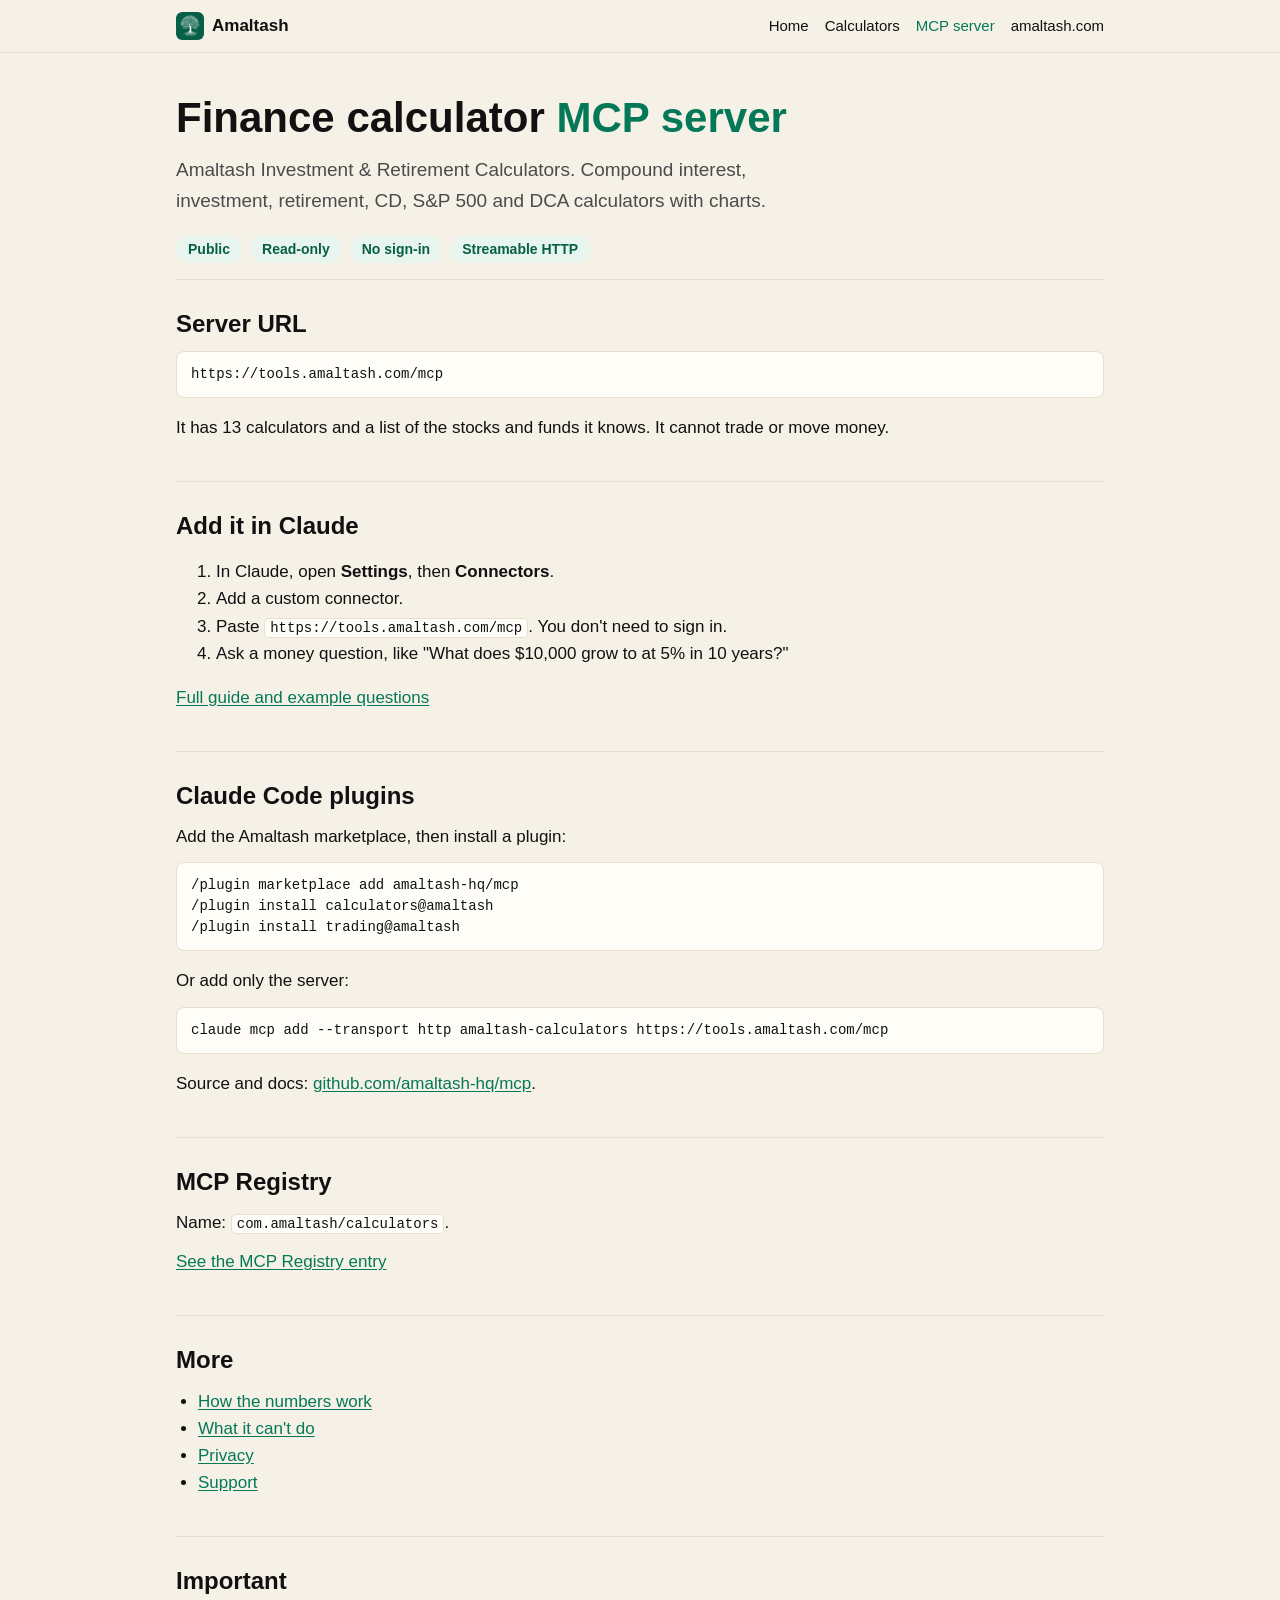
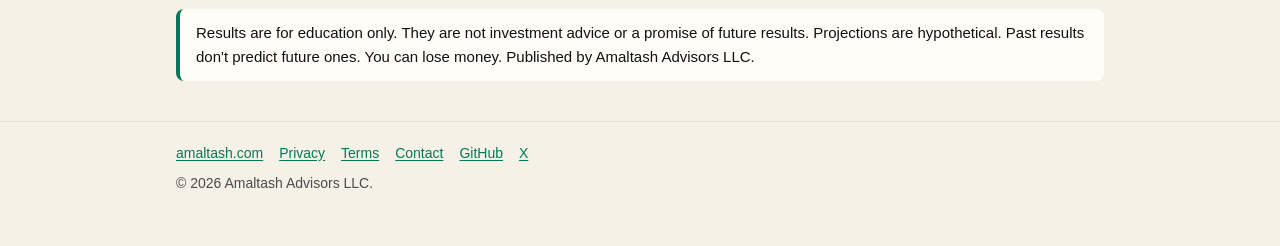
==== mcp/index.html @ 0548bd95 "Add Amaltash developer site (AMA-10800) Static home, calculators and MCP setup pages with JSON-LD, s" ====
<!doctype html>
<!-- Amaltash developer site, MCP server setup. AMA-10800, 2026-11-10. -->
<html lang="en">
<head>
<meta charset="utf-8">
<meta name="viewport" content="width=device-width, initial-scale=1">
<title>Finance Calculator MCP Server for Claude and Claude Code | Amaltash</title>
<meta name="description" content="Add a free, read-only finance calculator MCP server to Claude: https://tools.amaltash.com/mcp. Claude Code plugin install lines and the MCP Registry entry.">
<link rel="canonical" href="https://amaltash-hq.github.io/mcp/">
<link rel="icon" href="/assets/icon-512.png" type="image/png">
<meta name="theme-color" content="#f6f1e7">
<meta property="og:type" content="website">
<meta property="og:site_name" content="Amaltash">
<meta property="og:title" content="Amaltash finance calculator MCP server">
<meta property="og:description" content="Public, read-only MCP server with 13 finance calculators. No sign-in.">
<meta property="og:url" content="https://amaltash-hq.github.io/mcp/">
<meta property="og:image" content="https://amaltash-hq.github.io/assets/card-stock.png">
<meta name="twitter:card" content="summary_large_image">
<meta name="twitter:site" content="@amaltash_hq">
<link rel="stylesheet" href="/assets/style.css">
<script type="application/ld+json">
{
  "@context": "https://schema.org",
  "@type": "Organization",
  "name": "Amaltash",
  "url": "https://amaltash.com",
  "logo": "https://amaltash.com/icon-512.png",
  "sameAs": [
    "https://x.com/amaltash_hq",
    "https://apps.apple.com/app/id6785155640",
    "https://play.google.com/store/apps/details?id=com.amaltash.trade",
    "https://github.com/amaltash-hq"
  ]
}
</script>
</head>
<body>
<header class="top"><div class="wrap">
  <a class="brand" href="/"><img src="/assets/icon-512.png" alt="" width="28" height="28">Amaltash</a>
  <nav class="nav" aria-label="Main">
    <a href="/">Home</a>
    <a href="/calculators/">Calculators</a>
    <a href="/mcp/" aria-current="page">MCP server</a>
    <a href="https://amaltash.com">amaltash.com</a>
  </nav>
</div></header>

<main class="wrap">
  <div class="hero">
    <h1>Finance calculator <span>MCP server</span></h1>
    <p class="lead">Amaltash Investment &amp; Retirement Calculators. Compound interest, investment, retirement, CD, S&amp;P 500 and DCA calculators with charts.</p>
    <ul class="facts">
      <li>Public</li>
      <li>Read-only</li>
      <li>No sign-in</li>
      <li>Streamable HTTP</li>
    </ul>
  </div>

  <section id="server">
    <h2>Server URL</h2>
    <pre><code>https://tools.amaltash.com/mcp</code></pre>
    <p>It has 13 calculators and a list of the stocks and funds it knows. It cannot trade or move money.</p>
  </section>

  <section id="claude">
    <h2>Add it in Claude</h2>
    <ol>
      <li>In Claude, open <b>Settings</b>, then <b>Connectors</b>.</li>
      <li>Add a custom connector.</li>
      <li>Paste <code>https://tools.amaltash.com/mcp</code>. You don't need to sign in.</li>
      <li>Ask a money question, like "What does $10,000 grow to at 5% in 10 years?"</li>
    </ol>
    <p><a href="https://amaltash.com/mcp/calculators?utm_source=github_pages&amp;utm_medium=referral&amp;utm_campaign=developer_site&amp;utm_content=mcp_docs">Full guide and example questions</a></p>
  </section>

  <section id="claude-code">
    <h2>Claude Code plugins</h2>
    <p>Add the Amaltash marketplace, then install a plugin:</p>
    <pre><code>/plugin marketplace add amaltash-hq/mcp
/plugin install calculators@amaltash
/plugin install trading@amaltash</code></pre>
    <p>Or add only the server:</p>
    <pre><code>claude mcp add --transport http amaltash-calculators https://tools.amaltash.com/mcp</code></pre>
    <p>Source and docs: <a href="https://github.com/amaltash-hq/mcp">github.com/amaltash-hq/mcp</a>.</p>
  </section>

  <section id="registry">
    <h2>MCP Registry</h2>
    <p>Name: <code>com.amaltash/calculators</code>.</p>
    <p><a href="https://registry.modelcontextprotocol.io/v0/servers?search=com.amaltash/calculators">See the MCP Registry entry</a></p>
  </section>

  <section id="links">
    <h2>More</h2>
    <ul>
      <li><a href="https://amaltash.com/mcp/calculators#numbers-heading">How the numbers work</a></li>
      <li><a href="https://amaltash.com/mcp/calculators#limits-heading">What it can't do</a></li>
      <li><a href="https://amaltash.com/policies/privacy#calculators-connector">Privacy</a></li>
      <li><a href="https://amaltash.com/contact">Support</a></li>
    </ul>
  </section>

  <section id="important">
    <h2>Important</h2>
    <p class="disclaimer">Results are for education only. They are not investment advice or a promise of future results. Projections are hypothetical. Past results don't predict future ones. You can lose money. Published by Amaltash Advisors LLC.</p>
  </section>
</main>

<footer><div class="wrap">
  <div class="links">
    <a href="https://amaltash.com">amaltash.com</a>
    <a href="https://amaltash.com/policies/privacy#calculators-connector">Privacy</a>
    <a href="https://amaltash.com/policies/terms">Terms</a>
    <a href="https://amaltash.com/contact">Contact</a>
    <a href="https://github.com/amaltash-hq">GitHub</a>
    <a href="https://x.com/amaltash_hq">X</a>
  </div>
  <p>&copy; 2026 Amaltash Advisors LLC.</p>
</div></footer>
</body>
</html>
---- assets/style.css ----
/* Amaltash developer site styles. AMA-10800, 2026-11-10.
   Light theme only. Mobile-first: 16px side gutter, no horizontal scroll. */
:root {
  color-scheme: light;
  --cream: #f6f1e7;
  --beige: #e8dfcc;
  --card: #fffdf8;
  --ink: #111111;
  --muted: #4b4b4b;
  --emerald: #047857;
  --emerald-dark: #065f46;
  --emerald-soft: #e7f5ee;
}
* { box-sizing: border-box; }
html { -webkit-text-size-adjust: 100%; }
body {
  margin: 0;
  background: var(--cream);
  color: var(--ink);
  font: 17px/1.6 -apple-system, BlinkMacSystemFont, "Segoe UI", Roboto, sans-serif;
  overflow-x: hidden;
}
img { max-width: 100%; height: auto; display: block; }
a { color: var(--emerald); text-underline-offset: 2px; }
a:hover { color: var(--emerald-dark); }
code, pre { font: 14px/1.5 ui-monospace, SFMono-Regular, Menlo, monospace; }
code { background: var(--card); border: 1px solid var(--beige); border-radius: 4px; padding: 1px 5px; word-break: break-all; }
pre { background: var(--card); border: 1px solid var(--beige); border-radius: 8px; padding: 12px 14px; overflow-x: auto; margin: 8px 0 16px; }
pre code { border: 0; padding: 0; background: none; word-break: normal; }

.wrap { max-width: 960px; margin: 0 auto; padding: 0 16px; }

/* Header */
.top { border-bottom: 1px solid var(--beige); }
.top .wrap { display: flex; flex-wrap: wrap; align-items: center; justify-content: space-between; gap: 8px 16px; padding-top: 12px; padding-bottom: 12px; }
.brand { display: flex; align-items: center; gap: 8px; color: var(--ink); text-decoration: none; font-weight: 700; }
.brand img { width: 28px; height: 28px; border-radius: 6px; }
.nav { display: flex; flex-wrap: wrap; gap: 4px 16px; font-size: 15px; }
.nav a { color: var(--ink); text-decoration: none; }
.nav a:hover, .nav a[aria-current="page"] { color: var(--emerald); }

/* Hero */
.hero { padding: 40px 0 16px; }
h1 { font-size: 32px; line-height: 1.2; margin: 0 0 12px; }
h1 span { color: var(--emerald); }
.lead { font-size: 19px; color: var(--muted); margin: 0 0 20px; max-width: 640px; }
.btns { display: flex; flex-wrap: wrap; gap: 10px; }
.btn { display: inline-block; padding: 10px 18px; border-radius: 999px; font-weight: 600; text-decoration: none; border: 1px solid var(--emerald); }
.btn-main { background: var(--emerald); color: #fff; }
.btn-main:hover { background: var(--emerald-dark); color: #fff; }
.btn-alt { background: transparent; color: var(--emerald); }
.facts { display: flex; flex-wrap: wrap; gap: 8px; margin: 20px 0 0; padding: 0; list-style: none; }
.facts li { background: var(--emerald-soft); color: var(--emerald-dark); border-radius: 999px; padding: 2px 12px; font-size: 14px; font-weight: 600; }

/* Sections */
section { padding: 28px 0; border-top: 1px solid var(--beige); }
h2 { font-size: 24px; line-height: 1.3; margin: 0 0 12px; }
h3 { font-size: 19px; margin: 20px 0 6px; }
p { margin: 0 0 12px; }
ul { padding-left: 22px; margin: 0 0 12px; }
.muted { color: var(--muted); font-size: 15px; }

/* Grids and cards */
.grid { display: grid; grid-template-columns: 1fr; gap: 12px; }
.card { background: var(--card); border: 1px solid var(--beige); border-radius: 12px; padding: 14px 16px; min-width: 0; }
.card b { display: block; }
.card p { margin: 4px 0 0; font-size: 15px; }
figure { margin: 0; }
figcaption { font-size: 15px; margin-top: 8px; }
.gallery img, .demo { border-radius: 10px; border: 1px solid var(--beige); }
.demo { width: 100%; }

/* FAQ */
details { background: var(--card); border: 1px solid var(--beige); border-radius: 10px; padding: 10px 14px; margin: 0 0 8px; }
summary { cursor: pointer; font-weight: 600; }
details p { margin: 8px 0 0; }

/* Disclaimer and footer */
.disclaimer { background: var(--card); border-left: 4px solid var(--emerald); border-radius: 8px; padding: 12px 16px; font-size: 15px; }
footer { border-top: 1px solid var(--beige); padding: 20px 0 40px; font-size: 14px; color: var(--muted); }
footer .links { display: flex; flex-wrap: wrap; gap: 4px 16px; margin-bottom: 8px; }

@media (min-width: 640px) {
  h1 { font-size: 42px; }
  .grid-2 { grid-template-columns: repeat(2, 1fr); }
  .grid-3 { grid-template-columns: repeat(3, 1fr); }
}
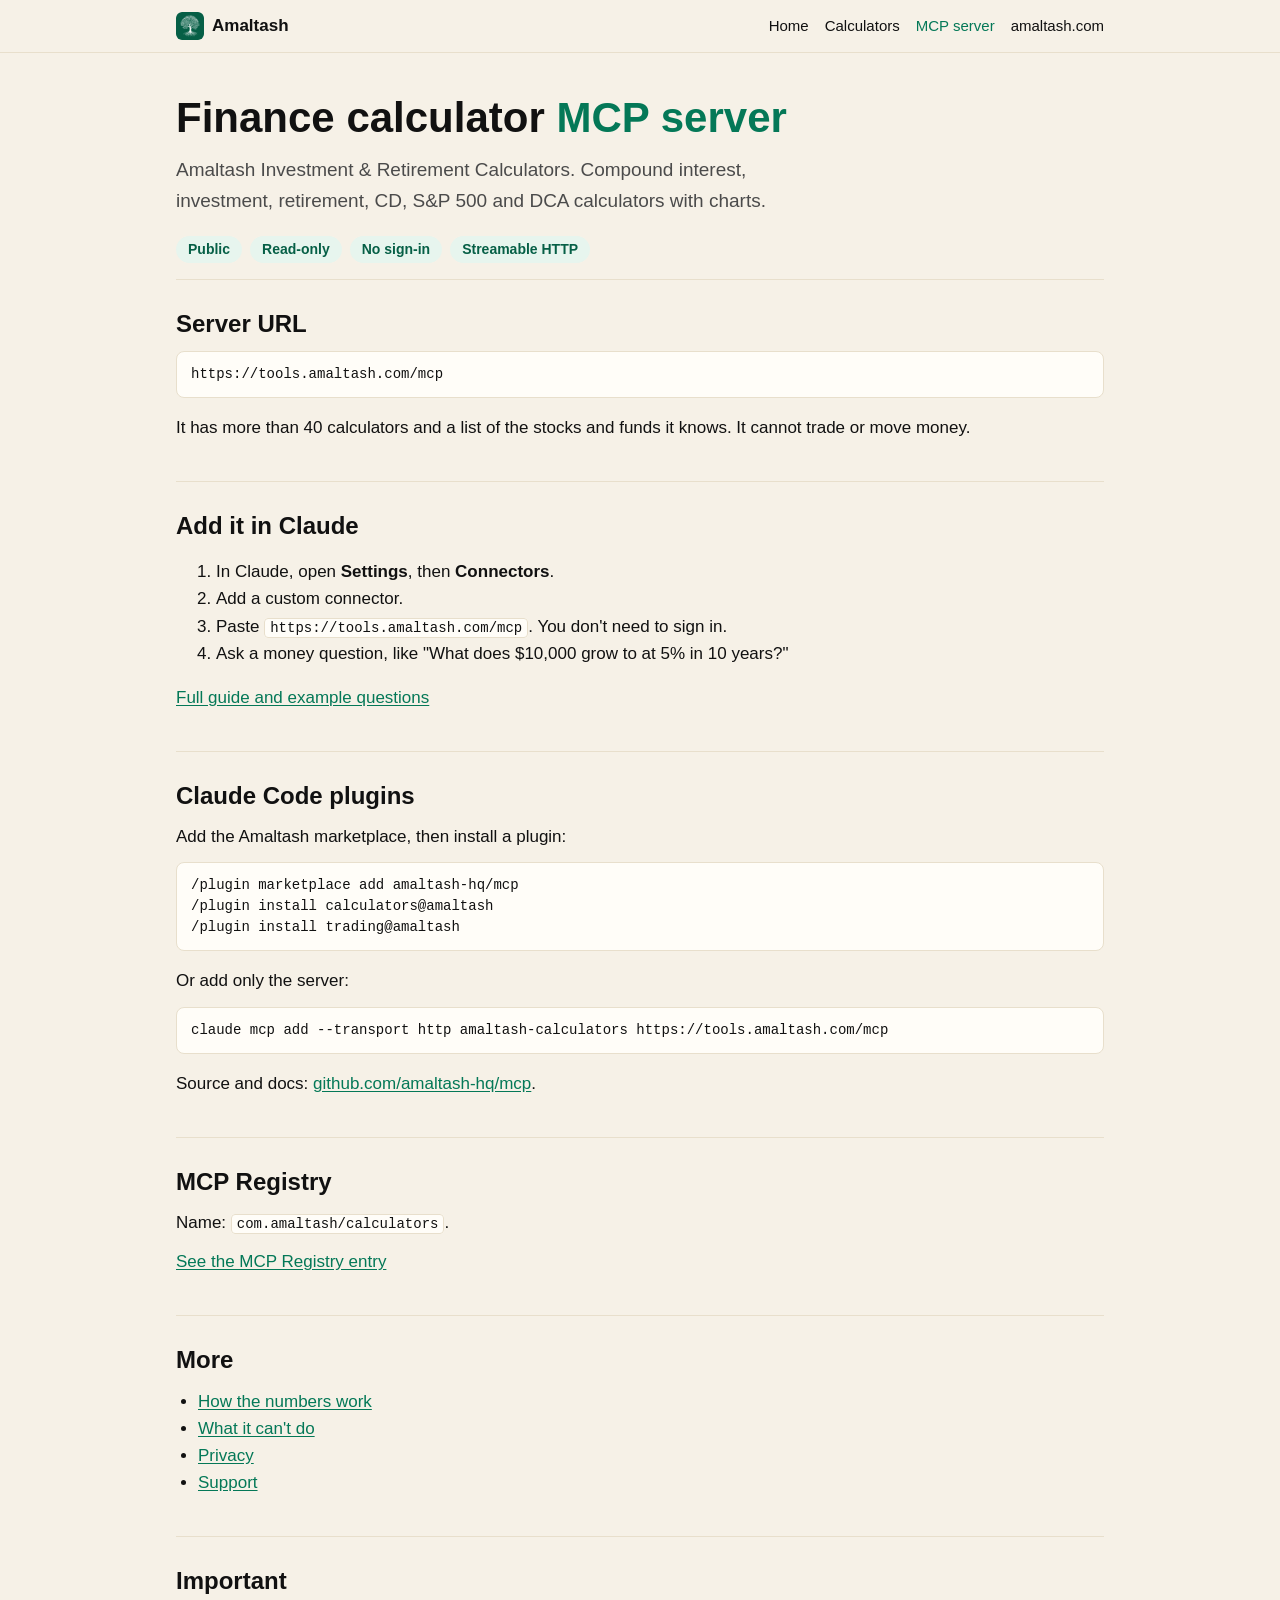
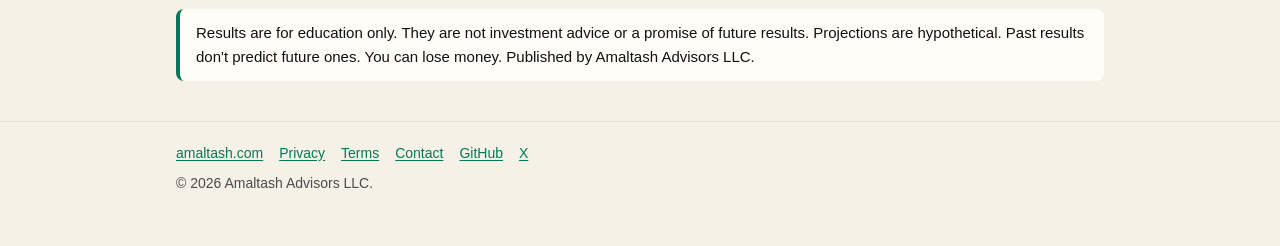
==== commit 4d7263b9: "docs: say 40+ calculators instead of 13 Co-Authored-By: Claude Opus 5.5 <noreply@anthropic.com>" ====
--- a/mcp/index.html
+++ b/mcp/index.html
@@ -12,7 +12,7 @@
 <meta property="og:type" content="website">
 <meta property="og:site_name" content="Amaltash">
 <meta property="og:title" content="Amaltash finance calculator MCP server">
-<meta property="og:description" content="Public, read-only MCP server with 13 finance calculators. No sign-in.">
+<meta property="og:description" content="Public, read-only MCP server with 40+ finance calculators. No sign-in.">
 <meta property="og:url" content="https://amaltash-hq.github.io/mcp/">
 <meta property="og:image" content="https://amaltash-hq.github.io/assets/card-stock.png">
 <meta name="twitter:card" content="summary_large_image">
@@ -60,7 +60,7 @@
   <section id="server">
     <h2>Server URL</h2>
     <pre><code>https://tools.amaltash.com/mcp</code></pre>
-    <p>It has 13 calculators and a list of the stocks and funds it knows. It cannot trade or move money.</p>
+    <p>It has more than 40 calculators and a list of the stocks and funds it knows. It cannot trade or move money.</p>
   </section>
 
   <section id="claude">
--- a/assets/style.css
+++ b/assets/style.css
@@ -85,3 +85,5 @@
   .grid-2 { grid-template-columns: repeat(2, 1fr); }
   .grid-3 { grid-template-columns: repeat(3, 1fr); }
 }
+/* Demo video, AMA-10800 (2026-11-10): keep 16:9 at any width. */
+video.demo { height: auto; display: block; margin-bottom: 8px; }
